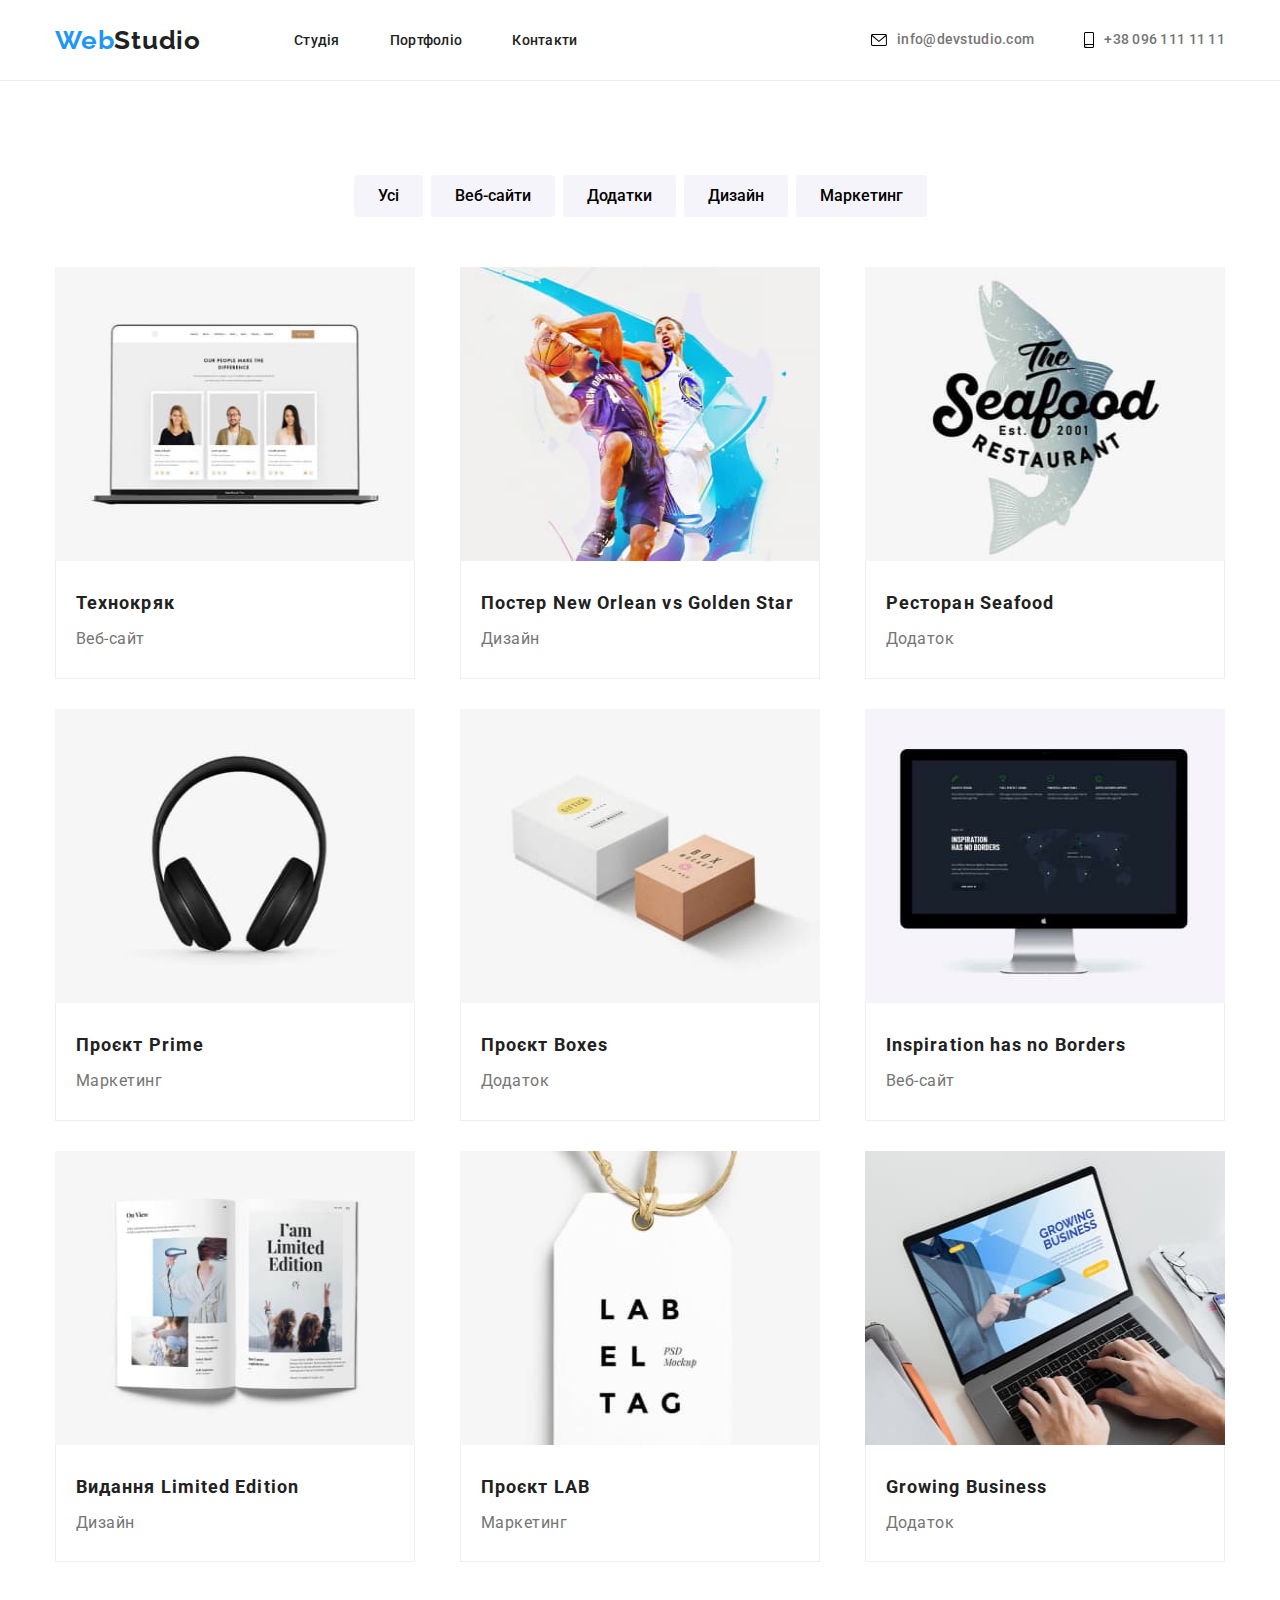
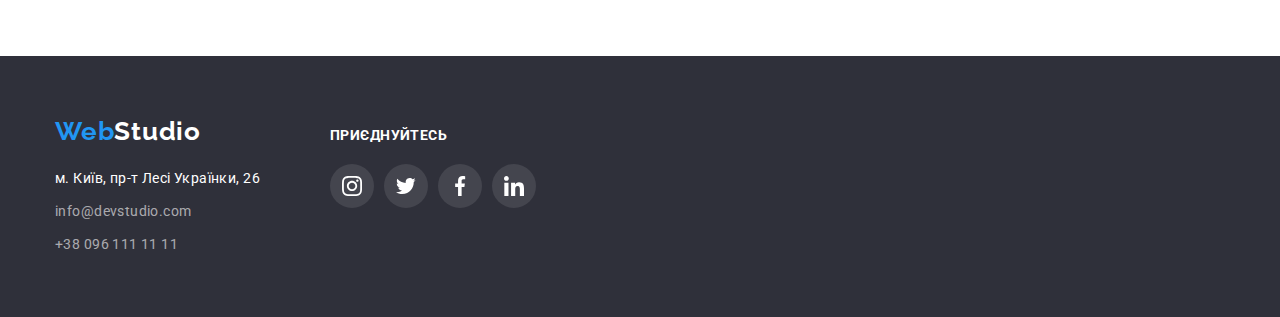
==== portfolio.html @ 471a7d5c "start" ====
<!DOCTYPE html>
<html lang="uk">

<head>
  <meta charset="UTF-8" />
  <meta http-equiv="X-UA-Compatible" content="IE=edge" />
  <meta name="viewport" content="width=device-width, initial-scale=1.0" />
  <title>Портфоліо</title>
  <link rel="preconnect" href="https://fonts.googleapis.com" />
  <link rel="preconnect" href="https://fonts.gstatic.com" crossorigin />
  <link
    href="https://fonts.googleapis.com/css2?family=Raleway:wght@400;500;700;900&family=Roboto:wght@400;500;700;900&display=swap"
    rel="stylesheet" />
  <link rel="stylesheet" href="https://cdn.jsdelivr.net/npm/modern-normalize@1.1.0/modern-normalize.min.css" />
  <link rel="stylesheet" href="css/styles.css" />
</head>

<body>
  <!--header-->
  <header class="head-sectione">
    <div class="conteiner-top main-nav">
      <a href="index.html" class="logo-top" lang="en"><span class="logo-top-color">Web</span>Studio</a>
      <nav>
        <ul class="link-focus site-nav">
          <li class="items"><a href="index.html" class="nav-link">Студія</a></li>
          <li class="items"><a href="portfolio.html" class="nav-link">Портфоліо</a></li>
          <li class="items"><a href="#" class="nav-link">Контакти</a></li>
        </ul>
      </nav>
      <ul class="link-focus auth-nav">
        <li class="items">
          <a href="mailto:info@devstudio.com" class="contact-nav">
            <svg class="nav-icones" width="16" height="12">
              <use href="./images/icons.svg#poshta"></use>
            </svg>info@devstudio.com</a>
        </li>
        <li class="items">
          <a href="tel:+380961111111" class="contact-nav">
            <svg class="nav-icones" width="10" height="16">
              <use href="./images/icons.svg#smartphone"></use>
            </svg>+38 096 111 11 11</a>
        </li>
      </ul>
    </div>
  </header>
  <main>
    </div>
    </header>
    <main>
      <!--section-1p-->
      <section class="sections">
        <div class="conteiner main-portfolio">
          <h1 class="hidden-visally">Портфоліо</h1>
          <ul class="list portfolio-button">
            <li class="items">
              <button type="button" class="button-portfolio">Усі</button>
            </li>
            <li class="items">
              <button type="button" class="button-portfolio">Веб-сайти</button>
            </li>
            <li class="items">
              <button type="button" class="button-portfolio">Додатки</button>
            </li>
            <li class="items">
              <button type="button" class="button-portfolio">Дизайн</button>
            </li>
            <li class="items">
              <button type="button" class="button-portfolio">Маркетинг</button>
            </li>
          </ul>
          <ul class="list elements-portfolio">
            <li class="items">
              <a href="images/portfolio/img1.jpg" class="decoration picture-decoration">
                <img src="images/portfolio/img1.jpg" alt="photo" width="370" height="294" class="foto" />
                <div class="conteiner-port-text">
                  <h2 class="title-portfolio">Технокряк</h2>
                  <p class="text-portfolio">Веб-сайт</p>
                </div>
              </a>
            </li>
            <li class="items">
              <a href="images/portfolio/img2.jpg" class="decoration picture-decoration">
                <img src="images/portfolio/img2.jpg" alt="photo" width="370" height="294" class="foto" />
                <div class="conteiner-port-text">
                  <h2 class="title-portfolio">
                    Постер <span lang="en">New Orlean vs Golden Star</span>
                  </h2>
                  <p class="text-portfolio">Дизайн</p>
                </div>
              </a>
            </li>
            <li class="items">
              <a href="images/portfolio/img3.jpg" class="decoration picture-decoration">
                <img src="images/portfolio/img3.jpg" alt="photo" width="370" height="294" class="foto" />
                <div class="conteiner-port-text">
                  <h2 class="title-portfolio">Ресторан <span lang="en">Seafood</span></h2>
                  <p class="text-portfolio">Додаток</p>
                </div>
              </a>
            </li>
            <li class="items">
              <a href="images/portfolio/img4.jpg" class="decoration picture-decoration">
                <img src="images/portfolio/img4.jpg" alt="photo" width="370" height="294" class="foto" />
                <div class="conteiner-port-text">
                  <h2 class="title-portfolio">Проєкт <span lang="en">Prime</span></h2>
                  <p class="text-portfolio">Маркетинг</p>
                </div>
              </a>
            </li>
            <li class="items">
              <a href="images/portfolio/img5.jpg" class="decoration picture-decoration">
                <img src="images/portfolio/img5.jpg" alt="photo" width="370" height="294" class="foto" />
                <div class="conteiner-port-text">
                  <h2 class="title-portfolio">Проєкт <span lang="en">Boxes</span></h2>
                  <p class="text-portfolio">Додаток</p>
                </div>
              </a>
            </li>
            <li class="items">
              <a href="images/portfolio/img6.jpg" class="decoration picture-decoration">
                <img src="images/portfolio/img6.jpg" alt="photo" width="370" height="294" class="foto" />
                <div class="conteiner-port-text">
                  <h2 class="title-portfolio" lang="en">Inspiration has no Borders</h2>
                  <p class="text-portfolio">Веб-сайт</p>
                </div>
              </a>
            </li>
            <li class="items">
              <a href="images/portfolio/img7.jpg" class="decoration picture-decoration">
                <img src="images/portfolio/img7.jpg" alt="photo" width="370" height="294" class="foto" />
                <div class="conteiner-port-text">
                  <h2 class="title-portfolio">Видання <span lang="en">Limited Edition</span></h2>
                  <p class="text-portfolio">Дизайн</p>
                </div>
              </a>
            </li>
            <li class="items">
              <a href="images/portfolio/img8.jpg" class="decoration picture-decoration">
                <img src="images/portfolio/img8.jpg" alt="photo" width="370" height="294" class="foto" />
                <div class="conteiner-port-text">
                  <h2 class="title-portfolio">Проєкт <span lang="en">LAB</span></h2>
                  <p class="text-portfolio">Маркетинг</p>
                </div>
              </a>
            </li>
            <li class="items">
              <a href="images/portfolio/img9.jpg" class="decoration picture-decoration">
                <img src="images/portfolio/img9.jpg" alt="photo" width="370" height="294" class="foto" />
                <div class="conteiner-port-text">
                  <h2 class="title-portfolio" lang="en">Growing Business</h2>
                  <p class="text-portfolio">Додаток</p>
                </div>
              </a>
            </li>
          </ul>
        </div>
      </section>
    </main>
    <!--Footer-->
    <footer class="footer-background">
      <div class="conteiner footer-conteiner">
        <div class="conteiner-footer">
          <a href="index.html" class="logo-footer" lang="en">Web<span class="logo-footer-color">Studio</span></a>
          <address>
            <ul class="ul-address">
              <li class="items">
                <a class="adress-link" href="https://goo.gl/maps/CPtrU1FHBa2aNyZL9" target="_blank"
                  rel="noopener noreferrer">м. Київ, пр-т Лесі Українки, 26</a>
              </li>
              <li class="items">
                <a href="mailto:info@devstudio.com" class="contact-footer">info@devstudio.com</a>
              </li>
              <li class="items">
                <a href="tel:+380961111111" class="contact-footer">+38 096 111 11 11</a>
              </li>
            </ul>
          </address>
        </div>

        <div class="sochmed-conteiner">
          <h2 class="title-footer">ПРИЄДНУЙТЕСЬ</h2>
          <ul class="list footer-sochmed">
            <li class="item">
              <a href="" class="foot-links">
                <svg class="icones" width="20" height="20">
                  <use href="./images/icons.svg#icon-instagram"></use>
                </svg>
              </a>
            </li>
            <li class="item">
              <a href="" class="foot-links">
                <svg class="icones" width="20" height="20">
                  <use href="./images/icons.svg#icon-tviter"></use>
                </svg>
              </a>
            </li>
            <li class="item">
              <a href="" class="foot-links">
                <svg class="icones" width="20" height="20">
                  <use href="./images/icons.svg#icon-facebook"></use>
                </svg>
              </a>
            </li>
            <li class="item">
              <a href="" class="foot-links">
                <svg class="icones" width="20" height="20">
                  <use href="./images/icons.svg#icon-linkedin"></use>
                </svg>
              </a>
            </li>
          </ul>
        </div>
      </div>
    </footer>
</body>

</html>
---- css/styles.css ----
html {
  box-sizing: border-box;
}

*,
*::before,
*::after {
  box-sizing: inherit;
}

img {
  display: block;
  max-width: 100%;
}

.list,
.link-focus,
.ul-address {
  list-style: none;
  padding: 0;
  margin: 0;
}

h1,
h2,
h3,
h4,
p {
  margin-top: 0;
  margin-bottom: 0;
}

ul,
ol {
  margin-top: 0;
  margin-bottom: 0;
  padding-left: 0;
}

button {
  cursor: pointer;
}

body {
  font-family: 'Raleway', sans-serif;
  font-family: 'Roboto', sans-serif;
  font-size: 16px;
  letter-spacing: 0.03em;
  color: var(--text-color-p);
  background-color: var(--body-background-color);
}

:root {
  --text-color: #212121;
  --beckground-color: #2196f3;
  --text-color-p: #757575;
  --body-background-color: #ffffff;
  --button-hover-focus: #188ce8;
  --footer-bacground-color: #2f303a;
  --teams-bacground-color: #f5f4fa;
  --border-color: #eeeeee;
  --icone-color: #afb1b8;
  --icone-bg-color: #f5f4fa;
  /* --technical-color: tomato; */
}

.sections {
  padding-top: 94px;
  padding-bottom: 94px;
}

.conteiner,
.conteiner-top {
  margin-left: auto;
  margin-right: auto;
  padding-left: 15px;
  padding-right: 15px;
  width: 1200px;
  outline: 2px solid var(--technical-color);
}

/* =========================header ==================== */
.head-sectione {
  background-color: var(--body-background-color);
  border-bottom: 1px solid;
  color: #ececec;
}

.conteiner-top {
  height: 80px;
}

.logo-top {
  font-family: 'Raleway';
  font-weight: 700;
  font-size: 26px;
  line-height: 1.19;
  letter-spacing: 0.03em;
  color: var(--text-color);
  text-decoration: none;
}

.logo-top-color {
  color: var(--beckground-color);
}

/* =========================== nav ==========================*/
.main-nav {
  display: flex;
  align-items: center;
}

.site-nav {
  display: flex;
  margin-left: 93px;
}

.site-nav .items:not(:last-child) {
  margin-right: 50px;
}

.auth-nav {
  display: flex;
  margin-left: auto;
}

.auth-nav .link {
  padding-top: 32px;
  padding-bottom: 32px;
}

.auth-nav .items:not(:first-child) {
  margin-left: 50px;
}

.link-focus a:hover {
  color: var(--beckground-color);
}

.link-focus a:focus {
  outline: none;
  color: var(--beckground-color);
}

.nav-link,
.contact-nav {
  font-weight: 500;
  font-size: 14px;
  line-height: 1.14;
  letter-spacing: 0.02em;
  text-decoration: none;
  color: var(--text-color);
}

.contact-nav {
  display: flex;
  align-items: center;
  color: var(--text-color-p);
}

.nav-icones {
  margin-right: 10px;
}

.site-nav:hover,
.site-nav:focus,
.auth-nav a:hover,
.auth-nav a:focus {
  color: var(--beckground-color);
  fill: var(--beckground-color);
}
/* ================== section_1 ==================== */
.b-section {
  padding-top: 200px;
  padding-bottom: 200px;
  background-color: var(--footer-bacground-color);
  text-align: center;
  background-image: linear-gradient(to right, rgba(47, 48, 58, 0.4), rgba(47, 48, 58, 0.4)),
    url(../images/сoworker.jpg);
  background-position: center;
  background-size: cover;
  max-width: 1600px;
  margin: 0 auto;
}

.header-text {
  font-weight: 900;
  font-size: 44px;
  line-height: 1.36;
  letter-spacing: 0.06em;
  text-transform: uppercase;
  text-decoration: none;
  color: var(--body-background-color);
  margin-top: 0px;
  margin-bottom: 30px;
}

/* =====================button Studio=====================*/
.button {
  font-family: 'Roboto';
  background: var(--beckground-color);
  box-shadow: 0px 4px 4px rgba(0, 0, 0, 0.15);
  border-radius: 4px;
  font-weight: 700;
  font-size: 16px;
  line-height: 1.87;
  display: inline-block;
  align-items: center;
  text-align: center;
  letter-spacing: 0.06em;
  color: var(--body-background-color);
  border-color: transparent;
  padding: 8px 30px;
}

.button:hover,
.button:focus {
  background-color: var(--button-hover-focus);
  box-shadow: 0px 4px 4px rgba(0, 0, 0, 0.15);
  border-radius: 4px;
}

/* ============================ cection-2================= */
.section-horizontal {
  display: flex;
  flex-wrap: wrap;
  margin: 0 0 0 -30px;
  padding: 0px;
}

.section-horizontal > .items {
  flex-basis: calc(100% / 4 - 30px);
  margin-left: 30px;
}

.title {
  font-weight: 700;
  font-size: 36px;
  line-height: 1.16;
  text-align: center;
  letter-spacing: 0.03em;
  color: var(--text-color);
  margin: 0px;
  margin-bottom: 50px;
}

.hidden-visally {
  position: fixed;
  transform: scale(0);
}

.hidden-visally .text-section-2 {
  color: var(--secondory-text-color);
  margin-top: 0;
  font-size: 14px;
  line-height: 1.7;
}

.header-text-section-2 {
  font-weight: 700;
  font-size: 14px;
  line-height: 1.14;
  letter-spacing: 0.03em;
  text-transform: uppercase;
  color: var(--text-color);
  margin-bottom: 10px;
}

.text-section-2 {
  font-size: 14px;
  line-height: 1.71;
  letter-spacing: 0.03em;
  text-decoration: none;
  color: var(--text-color-p);
  margin-top: 0;
}

.first-icones {
  height: 120px;
  margin-bottom: 30px;
  background-color: var(--icone-bg-color);
  display: flex;
  justify-content: center;
  align-items: center;
}

.icone {
  background-color: var(--icone-bg-color);
}

/* Line
.line {
  width: 1600px;
  height: 0px;
  left: 0px;
  top: 80px;
  border: 1px solid #ececec;
} */

/* ====================== section-3 ===================== */

.about {
  padding-top: 0;
}

.section-3 {
  display: flex;
}

.section-3 > .items {
  display: inline-block;
}

.section-3 .items + .items {
  margin-left: 30px;
}

/* ======================== section-4 ========================*/

.header-text-section-4,
.text-section-4 {
  font-weight: 500;
  font-size: 16px;
  line-height: 1.18;
  text-align: center;
  letter-spacing: 0.03em;
  color: var(--text-color);
  margin-top: 0;
}

.header-text-section-4 {
  margin-bottom: 10px;
}

.text-section-4 {
  font-weight: 400;
  font-size: 16px;
  color: var(--text-color-p);
}

.teams {
  background-color: var(--teams-bacground-color);
}

.section-4 {
  display: flex;
  flex-wrap: wrap;
  margin: 0 0 0 -30px;
}

.section-4 > .items {
  flex-basis: calc(100% / 4 - 30px);
  margin-left: 30px;
  background-color: var(--body-background-color);
  width: 270px;
}

.conteiner-team {
  display: block;
  padding: 30px 0;
  margin-top: 0;
  margin-bottom: 0;
  outline: 2px solid var(--technical-color);
  box-shadow: 0px 1px 3px rgba(0, 0, 0, 0.12), 0px 1px 1px rgba(0, 0, 0, 0.14),
    0px 2px 1px rgba(0, 0, 0, 0.2);
  border-radius: 0px 0px 4px 4px;
}

.team-sochmed {
  display: flex;
  flex-wrap: wrap;
  justify-content: center;
  column-gap: 10px;
  margin-top: 16px;
}

.team-sochmed .icones {
  width: 20px;
  height: 20px;
  box-sizing: border-box;
  outline: 2px solid var(--technical-color);
}

.team-links {
  display: flex;
  align-items: center;
  justify-content: space-around;
  width: 44px;
  height: 44px;
  border-radius: 50%;
  color: var(--icone-color);
  fill: currentColor;
  outline: 2px solid var(--technical-color);
}
.team-links:hover,
.team-links:focus {
  color: var(--button-hover-focus);
  background-color: var(--beckground-color);
}

.team-links:hover .icones,
.team-links:focus .icones {
  fill: var(--body-background-color);
}

/* ====================== section-5 =======================================*/

.clients {
  display: flex;
  flex-wrap: wrap;
  justify-content: center;
  column-gap: 30px;
}

.clients .item {
  flex-basis: calc((100% - 150px) / 6);
}

.clients-links {
  display: flex;
  justify-content: center;
  align-items: center;
  height: 92px;
  color: var(--icone-color);
  fill: currentColor;
  border: 1px solid var(--icone-color);
  border-radius: 4px;
  outline: 2px solid var(--technical-color);
}

.clients > .icones {
  display: flex;
  align-self: center;
  width: 170px;
  height: 92px;
}

.clients-links:hover,
.clients-links:focus {
  fill: var(--beckground-color);
  border-color: var(--beckground-color);
}

/* =======================Footer===========================================*/
.logo-footer {
  font-family: 'Raleway';
  font-weight: 700;
  font-size: 26px;
  line-height: 1.19;
  letter-spacing: 0.03em;
  text-decoration: none;
  color: var(--beckground-color);
  display: inline-block;
  margin-bottom: 20px;
}

.logo-footer-color {
  color: var(--body-background-color);
}

.footer-background {
  background: var(--footer-bacground-color);
  padding-top: 60px;
  padding-bottom: 60px;
}

.adress-link {
  font-size: 14px;
  line-height: 1.7;
  font-style: normal;
  letter-spacing: 0.03em;
  text-decoration: none;
  color: var(--body-background-color);
}

.contact-footer {
  font-size: 14px;
  line-height: 1.7;
  text-decoration: none;
  font-style: normal;
  letter-spacing: 0.03em;
  color: rgba(255, 255, 255, 0.6);
}

.ul-address > .items:not(:last-child) {
  margin-bottom: 9px;
}

.ul-address a:hover,
.ul-address a:focus {
  color: var(--beckground-color);
  outline: none;
}

.sochmed-conteiner {
  margin-left: 70px;
}

.title-footer {
  font-family: 'Roboto';
  font-style: normal;
  font-weight: 700;

  font-size: 14px;
  line-height: 1.14;
  letter-spacing: 0.03em;
  text-transform: uppercase;
  margin-top: 12px;
  margin-bottom: 20px;
  color: var(--body-background-color);
}

.sochmed-footer {
  display: flex;
  flex-wrap: wrap;
}

.sochmed-footer {
  display: flex;
  flex-wrap: wrap;
}

.footer-conteiner {
  display: flex;
}

.footer-sochmed {
  display: flex;
  flex-wrap: wrap;
}

.footer-sochmed > .item {
  display: flex;
}

.icones .conteiner-footer {
  margin-left: auto;
  margin-right: auto;
  padding-left: 15px;
  padding-right: 15px;
  margin: 0;
  outline: 2px solid var(--technical-color);
}

.foot-links .icones {
  background-repeat: no-repeat;
  background-size: 20px 20px;
  background-position: left, center -10px, center, right;
  background-origin: content-box;
  fill: #ffffff;
}

.foot-links {
  display: flex;
  align-items: center;
  justify-content: center;
  margin-right: 10px;
  width: 44px;
  height: 44px;
  border-radius: 50%;
  color: var(--body-background-color);
  fill: currentColor;
  background-color: rgba(255, 255, 255, 0.1);
}
.foot-links:hover,
.foot-links:focus {
  color: var(--body-background-color);
  background-color: var(--button-hover-focus);
}

.foot-links {
  fill: var(--body-background-color);
}

/*========================= portfoli=========================*/
.button-portfolio {
  font-family: 'Roboto';
  font-weight: 500;
  font-size: 16px;
  line-height: 1.62;
  border-radius: 4px;
  border-color: transparent;
  text-align: center;
  background: #f5f4fa;
  border-radius: 4px;
  display: inline-block;
  padding: 6px 22px;
  background-color: var(--teams-bacground-color);
}

.button-portfolio:hover,
.button-portfolio:focus {
  color: var(--body-background-color);
  background-color: var(--button-hover-focus);
  font-family: 'Roboto';
  font-weight: 500;
  font-size: 16px;
  line-height: 1.62;
  box-shadow: 0px 3px 1px rgba(0, 0, 0, 0.1), 0px 1px 2px rgba(0, 0, 0, 0.08),
    0px 2px 2px rgba(0, 0, 0, 0.12);
  border-radius: 4px;
  border-color: transparent;
}

.conteiner-port-text {
  display: block;
  padding: 24px 20px;
  margin-top: 0;
  margin-bottom: 0;
  outline: 2px solid var(--technical-color);
  border-left: 1px solid var(--border-color);
  border-bottom: 1px solid var(--border-color);
  border-right: 1px solid var(--border-color);
}

.title-portfolio {
  font-weight: 700;
  font-size: 18px;
  line-height: 2;
  letter-spacing: 0.06em;
  color: var(--text-color);
  margin-top: 0px;
  margin-bottom: 4px;
}

.text-portfolio {
  font-size: 16px;
  line-height: 1.8;
  color: var(--text-color-p);
  letter-spacing: 0.03em;
  margin: 0px;
}

.main-portfolio .portfolio-button {
  display: flex;
  justify-content: center;
  margin-bottom: 50px;
}

.portfolio-button {
  display: flex;
}

.decoration {
  text-decoration: none;
}

.picture-decoration:hover,
.picture-decoration:focus {
  display: block;
  box-shadow: 0px 1px 1px rgba(0, 0, 0, 0.12), 0px 4px 4px rgba(0, 0, 0, 0.06),
    1px 4px 6px rgba(0, 0, 0, 0.16);
}

.portfolio-button > .items {
  display: inline-block;
}

.portfolio-button .items + .items {
  margin-left: 8px;
}

.elements-portfolio {
  display: flex;
  flex-wrap: wrap;
  justify-content: space-between;
}

.elements-portfolio > .items {
  flex-basis: calc(100% / 3 - 30px);
}

.elements-portfolio > .items:not(:nth-child(-n + 3)) {
  margin-top: 30px;
}
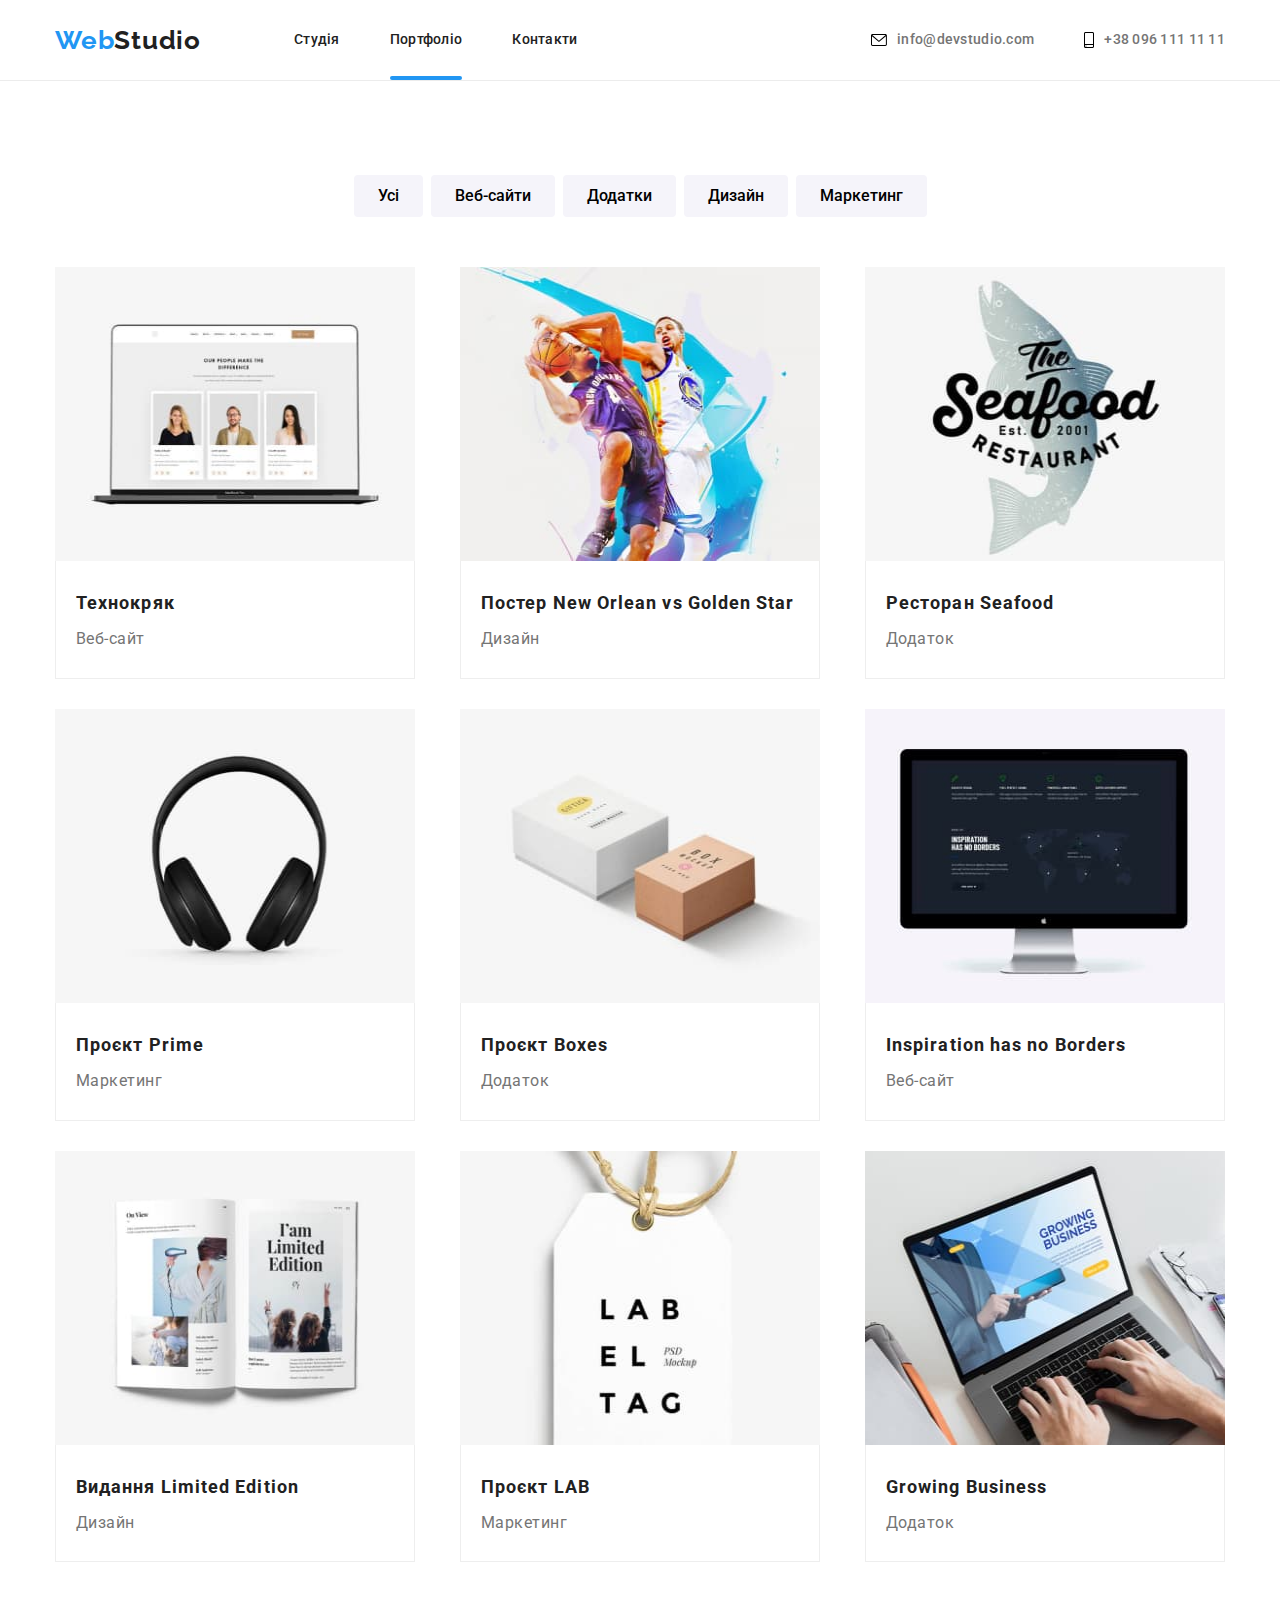
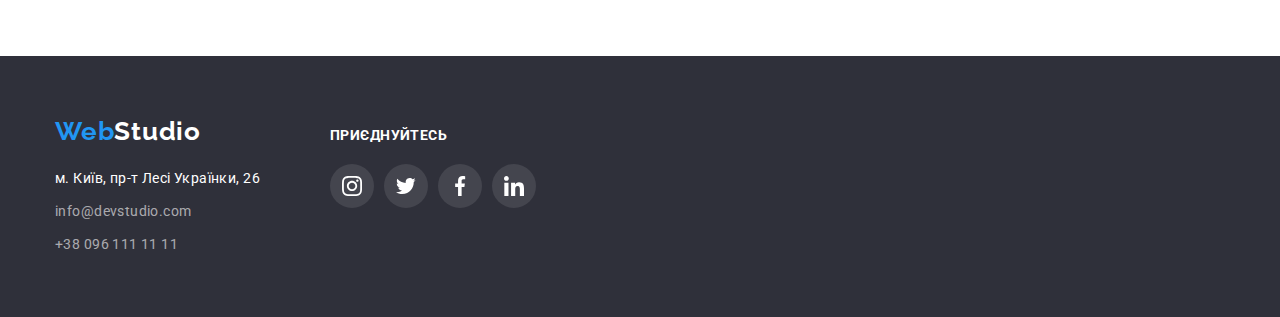
==== commit d9ef9138: "close" ====
--- a/portfolio.html
+++ b/portfolio.html
@@ -23,7 +23,7 @@
       <nav>
         <ul class="link-focus site-nav">
           <li class="items"><a href="index.html" class="nav-link">Студія</a></li>
-          <li class="items"><a href="portfolio.html" class="nav-link">Портфоліо</a></li>
+          <li class="items"><a href="portfolio.html" class="nav-link emphasize">Портфоліо</a></li>
           <li class="items"><a href="#" class="nav-link">Контакти</a></li>
         </ul>
       </nav>
@@ -71,7 +71,17 @@
           <ul class="list elements-portfolio">
             <li class="items">
               <a href="images/portfolio/img1.jpg" class="decoration picture-decoration">
-                <img src="images/portfolio/img1.jpg" alt="photo" width="370" height="294" class="foto" />
+                <div class="port-discript">
+                  <img src="images/portfolio/img1.jpg" alt="photo" width="370" height="294" class="foto" />
+                  <div class="port-paragraph">
+                    <p class="port-curd-discript">
+                      Ресурс пропонує комплексні пропозиції з різним рівнем
+                      функціоналу та сервісів. Все це дозволить відвідувачу
+                      отримати вичерпні відомості про компанію чи приватну
+                      особу.
+                    </p>
+                  </div>
+                </div>
                 <div class="conteiner-port-text">
                   <h2 class="title-portfolio">Технокряк</h2>
                   <p class="text-portfolio">Веб-сайт</p>
@@ -80,7 +90,17 @@
             </li>
             <li class="items">
               <a href="images/portfolio/img2.jpg" class="decoration picture-decoration">
+                <div class="port-discript">
                 <img src="images/portfolio/img2.jpg" alt="photo" width="370" height="294" class="foto" />
+                <div class="port-paragraph">
+                  <p class="port-curd-discript">
+                    Ресурс пропонує комплексні пропозиції з різним рівнем
+                    функціоналу та сервісів. Все це дозволить відвідувачу
+                    отримати вичерпні відомості про компанію чи приватну
+                    особу.
+                  </p>
+                </div>
+                </div>
                 <div class="conteiner-port-text">
                   <h2 class="title-portfolio">
                     Постер <span lang="en">New Orlean vs Golden Star</span>
@@ -91,7 +111,16 @@
             </li>
             <li class="items">
               <a href="images/portfolio/img3.jpg" class="decoration picture-decoration">
+                <div class="port-discript">
                 <img src="images/portfolio/img3.jpg" alt="photo" width="370" height="294" class="foto" />
+                <div class="port-paragraph">
+                  <p class="port-curd-discript">
+                    Ресурс пропонує комплексні пропозиції з різним рівнем
+                    функціоналу та сервісів. Все це дозволить відвідувачу
+                    отримати вичерпні відомості про компанію чи приватну
+                    особу.
+                  </p>
+                </div></div>
                 <div class="conteiner-port-text">
                   <h2 class="title-portfolio">Ресторан <span lang="en">Seafood</span></h2>
                   <p class="text-portfolio">Додаток</p>
@@ -100,7 +129,16 @@
             </li>
             <li class="items">
               <a href="images/portfolio/img4.jpg" class="decoration picture-decoration">
+                <div class="port-discript">
                 <img src="images/portfolio/img4.jpg" alt="photo" width="370" height="294" class="foto" />
+                <div class="port-paragraph">
+                  <p class="port-curd-discript">
+                    Ресурс пропонує комплексні пропозиції з різним рівнем
+                    функціоналу та сервісів. Все це дозволить відвідувачу
+                    отримати вичерпні відомості про компанію чи приватну
+                    особу.
+                  </p>
+                </div></div>
                 <div class="conteiner-port-text">
                   <h2 class="title-portfolio">Проєкт <span lang="en">Prime</span></h2>
                   <p class="text-portfolio">Маркетинг</p>
@@ -109,7 +147,16 @@
             </li>
             <li class="items">
               <a href="images/portfolio/img5.jpg" class="decoration picture-decoration">
+                <div class="port-discript">
                 <img src="images/portfolio/img5.jpg" alt="photo" width="370" height="294" class="foto" />
+                <div class="port-paragraph">
+                  <p class="port-curd-discript">
+                    Ресурс пропонує комплексні пропозиції з різним рівнем
+                    функціоналу та сервісів. Все це дозволить відвідувачу
+                    отримати вичерпні відомості про компанію чи приватну
+                    особу.
+                  </p>
+                </div></div>
                 <div class="conteiner-port-text">
                   <h2 class="title-portfolio">Проєкт <span lang="en">Boxes</span></h2>
                   <p class="text-portfolio">Додаток</p>
@@ -118,7 +165,16 @@
             </li>
             <li class="items">
               <a href="images/portfolio/img6.jpg" class="decoration picture-decoration">
+                <div class="port-discript">
                 <img src="images/portfolio/img6.jpg" alt="photo" width="370" height="294" class="foto" />
+                <div class="port-paragraph">
+                  <p class="port-curd-discript">
+                    Ресурс пропонує комплексні пропозиції з різним рівнем
+                    функціоналу та сервісів. Все це дозволить відвідувачу
+                    отримати вичерпні відомості про компанію чи приватну
+                    особу.
+                  </p>
+                </div></div>
                 <div class="conteiner-port-text">
                   <h2 class="title-portfolio" lang="en">Inspiration has no Borders</h2>
                   <p class="text-portfolio">Веб-сайт</p>
@@ -127,7 +183,16 @@
             </li>
             <li class="items">
               <a href="images/portfolio/img7.jpg" class="decoration picture-decoration">
+                <div class="port-discript">
                 <img src="images/portfolio/img7.jpg" alt="photo" width="370" height="294" class="foto" />
+                <div class="port-paragraph">
+                  <p class="port-curd-discript">
+                    Ресурс пропонує комплексні пропозиції з різним рівнем
+                    функціоналу та сервісів. Все це дозволить відвідувачу
+                    отримати вичерпні відомості про компанію чи приватну
+                    особу.
+                  </p>
+                </div></div>
                 <div class="conteiner-port-text">
                   <h2 class="title-portfolio">Видання <span lang="en">Limited Edition</span></h2>
                   <p class="text-portfolio">Дизайн</p>
@@ -136,7 +201,16 @@
             </li>
             <li class="items">
               <a href="images/portfolio/img8.jpg" class="decoration picture-decoration">
+                <div class="port-discript">
                 <img src="images/portfolio/img8.jpg" alt="photo" width="370" height="294" class="foto" />
+                <div class="port-paragraph">
+                  <p class="port-curd-discript">
+                    Ресурс пропонує комплексні пропозиції з різним рівнем
+                    функціоналу та сервісів. Все це дозволить відвідувачу
+                    отримати вичерпні відомості про компанію чи приватну
+                    особу.
+                  </p>
+                </div></div>
                 <div class="conteiner-port-text">
                   <h2 class="title-portfolio">Проєкт <span lang="en">LAB</span></h2>
                   <p class="text-portfolio">Маркетинг</p>
@@ -145,7 +219,16 @@
             </li>
             <li class="items">
               <a href="images/portfolio/img9.jpg" class="decoration picture-decoration">
+                <div class="port-discript">
                 <img src="images/portfolio/img9.jpg" alt="photo" width="370" height="294" class="foto" />
+                <div class="port-paragraph">
+                  <p class="port-curd-discript">
+                    Ресурс пропонує комплексні пропозиції з різним рівнем
+                    функціоналу та сервісів. Все це дозволить відвідувачу
+                    отримати вичерпні відомості про компанію чи приватну
+                    особу.
+                  </p>
+                </div></div>
                 <div class="conteiner-port-text">
                   <h2 class="title-portfolio" lang="en">Growing Business</h2>
                   <p class="text-portfolio">Додаток</p>
--- a/css/styles.css
+++ b/css/styles.css
@@ -61,6 +61,7 @@
   --border-color: #eeeeee;
   --icone-color: #afb1b8;
   --icone-bg-color: #f5f4fa;
+  --timing-functione: cubic-bezier(0.4, 0, 0.2, 1);
   /* --technical-color: tomato; */
 }
 
@@ -124,7 +125,7 @@
   margin-left: auto;
 }
 
-.auth-nav .link {
+.auth-nav {
   padding-top: 32px;
   padding-bottom: 32px;
 }
@@ -133,13 +134,11 @@
   margin-left: 50px;
 }
 
-.link-focus a:hover {
+.link-focus a:hover,
+.link-focus a:focus {
   color: var(--beckground-color);
-}
-
-.link-focus a:focus {
   outline: none;
-  color: var(--beckground-color);
+  transition: box-shadow 250ms var(--timing-functione);
 }
 
 .nav-link,
@@ -150,6 +149,11 @@
   letter-spacing: 0.02em;
   text-decoration: none;
   color: var(--text-color);
+
+  position: relative;
+  display: block;
+  padding-top: 32px;
+  padding-bottom: 32px;
 }
 
 .contact-nav {
@@ -168,7 +172,40 @@
 .auth-nav a:focus {
   color: var(--beckground-color);
   fill: var(--beckground-color);
-}
+  transition: box-shadow 250ms var(--timing-functione);
+}
+.site-nav .nav-link::after {
+  position: absolute;
+  left: 0;
+  bottom: 0;
+  content: '';
+  display: block;
+
+  width: 100%;
+  height: 4px;
+  border-radius: 2px;
+  background-color: var(--beckground-color);
+  opacity: 0;
+  transition: opacity 250ms var(--timing-functione);
+}
+.site-nav .nav-link:hover::after {
+  opacity: 1;
+}
+.site-nav .emphasize::after {
+  position: absolute;
+  left: 0;
+  bottom: 0;
+  content: '';
+  display: block;
+
+  width: 100%;
+  height: 4px;
+  border-radius: 2px;
+  background-color: var(--beckground-color);
+  opacity: 0;
+  opacity: 1;
+}
+
 /* ================== section_1 ==================== */
 .b-section {
   padding-top: 200px;
@@ -218,6 +255,63 @@
   background-color: var(--button-hover-focus);
   box-shadow: 0px 4px 4px rgba(0, 0, 0, 0.15);
   border-radius: 4px;
+  transition: transform 250ms var(--timing-functione);
+}
+.backdrop {
+  position: fixed;
+  top: 0;
+  left: 0;
+  width: 100%;
+  height: 100%;
+  background-color: rgba(0, 0, 0, 0.2);
+  opacity: 1;
+  transition: opacity 250ms var(--timing-functione);
+}
+
+.backdrop.is-hidden.modal {
+  transform: translate(-50%, -50%) scale(0.9);
+}
+
+.backdrop.is-hidden {
+  opacity: 0;
+  pointer-events: none;
+}
+
+.modal {
+  position: absolute;
+  top: 50%;
+  left: 50%;
+  width: 528px;
+  height: 581px;
+  padding: 30px;
+  background-color: #fff;
+  transform: translate(-50%, -50%) scale(1);
+  transition: transform 250ms var(--timing-functione);
+}
+
+/* .about-discript .close-button {
+  position: absolute;
+padding-top: 8px;
+
+} */
+
+.close-button,  .close-img {
+margin-top:  8px;
+margin-right: 8px;
+  width: 30px;
+  height: 30px;
+  border-radius: 50%;
+  cursor: pointer;
+    position: absolute;
+      top: 0;
+      right: 0;
+  background-color: var (var(--body-background-color));
+  display: flex;
+  align-items: center;
+  justify-content: center;
+  background-color: #fff;
+  border: 1px solid rgba(0, 0, 0, 0.1);
+
 }
 
 /* ============================ cection-2================= */
@@ -313,6 +407,37 @@
 
 .section-3 .items + .items {
   margin-left: 30px;
+}
+
+.about-discript {
+  position: absolute;
+  margin: 0;
+  bottom: 0;
+  width: 100%;
+  height: 70px;
+  display: flex;
+  align-items: center;
+  justify-content: center;
+  font-weight: 700;
+  font-size: 14px;
+  line-height: 1.14;
+  color: var(--body-background-color);
+  text-transform: uppercase;
+}
+.section-3 .items {
+  position: relative;
+  display: inline-block;
+}
+
+.section-3 .items::before {
+  display: inline-block;
+  position: absolute;
+  content: '';
+  width: 100%;
+  height: 25%;
+  bottom: 0;
+  left: 0;
+  background-color: rgba(47, 48, 58, 0.8);
 }
 
 /* ======================== section-4 ========================*/
@@ -396,11 +521,13 @@
 .team-links:focus {
   color: var(--button-hover-focus);
   background-color: var(--beckground-color);
+  transition: transform 250ms var(--timing-functione);
 }
 
 .team-links:hover .icones,
 .team-links:focus .icones {
   fill: var(--body-background-color);
+  transition: transform 250ms var(--timing-functione);
 }
 
 /* ====================== section-5 =======================================*/
@@ -439,6 +566,7 @@
 .clients-links:focus {
   fill: var(--beckground-color);
   border-color: var(--beckground-color);
+  transition: transform 250ms var(--timing-functione);
 }
 
 /* =======================Footer===========================================*/
@@ -490,6 +618,7 @@
 .ul-address a:focus {
   color: var(--beckground-color);
   outline: none;
+  transition: transform 250ms var(--timing-functione);
 }
 
 .sochmed-conteiner {
@@ -500,7 +629,6 @@
   font-family: 'Roboto';
   font-style: normal;
   font-weight: 700;
-
   font-size: 14px;
   line-height: 1.14;
   letter-spacing: 0.03em;
@@ -566,6 +694,7 @@
 .foot-links:focus {
   color: var(--body-background-color);
   background-color: var(--button-hover-focus);
+  transition: transform 250ms var(--timing-functione);
 }
 
 .foot-links {
@@ -600,6 +729,7 @@
     0px 2px 2px rgba(0, 0, 0, 0.12);
   border-radius: 4px;
   border-color: transparent;
+  transition: transform 250ms var(--timing-functione);
 }
 
 .conteiner-port-text {
@@ -650,6 +780,7 @@
   display: block;
   box-shadow: 0px 1px 1px rgba(0, 0, 0, 0.12), 0px 4px 4px rgba(0, 0, 0, 0.06),
     1px 4px 6px rgba(0, 0, 0, 0.16);
+  transition: transform 250ms var(--timing-functione);
 }
 
 .portfolio-button > .items {
@@ -673,3 +804,37 @@
 .elements-portfolio > .items:not(:nth-child(-n + 3)) {
   margin-top: 30px;
 }
+.port-discript {
+  position: relative;
+  overflow: hidden;
+}
+
+.port-curd-discript {
+  margin: 0;
+  color: var(--body-background-color);
+  font-weight: 400;
+  font-size: 18px;
+  line-height: 28px;
+}
+
+.port-paragraph {
+  display: flex;
+  align-items: center;
+  justify-content: center;
+  position: absolute;
+  top: 0;
+  left: 0;
+  background-color: rgba(33, 150, 243, 0.9);
+  padding: 0 24px;
+  height: 100%;
+  width: 100%;
+
+  transform: translateY(101%);
+}
+
+.picture-decoration:hover .port-paragraph,
+.picture-decoration:focus .port-paragraph {
+  transform: translateY(0);
+  opacity: 1;
+  transition: transform 250ms var(--timing-functione);
+}
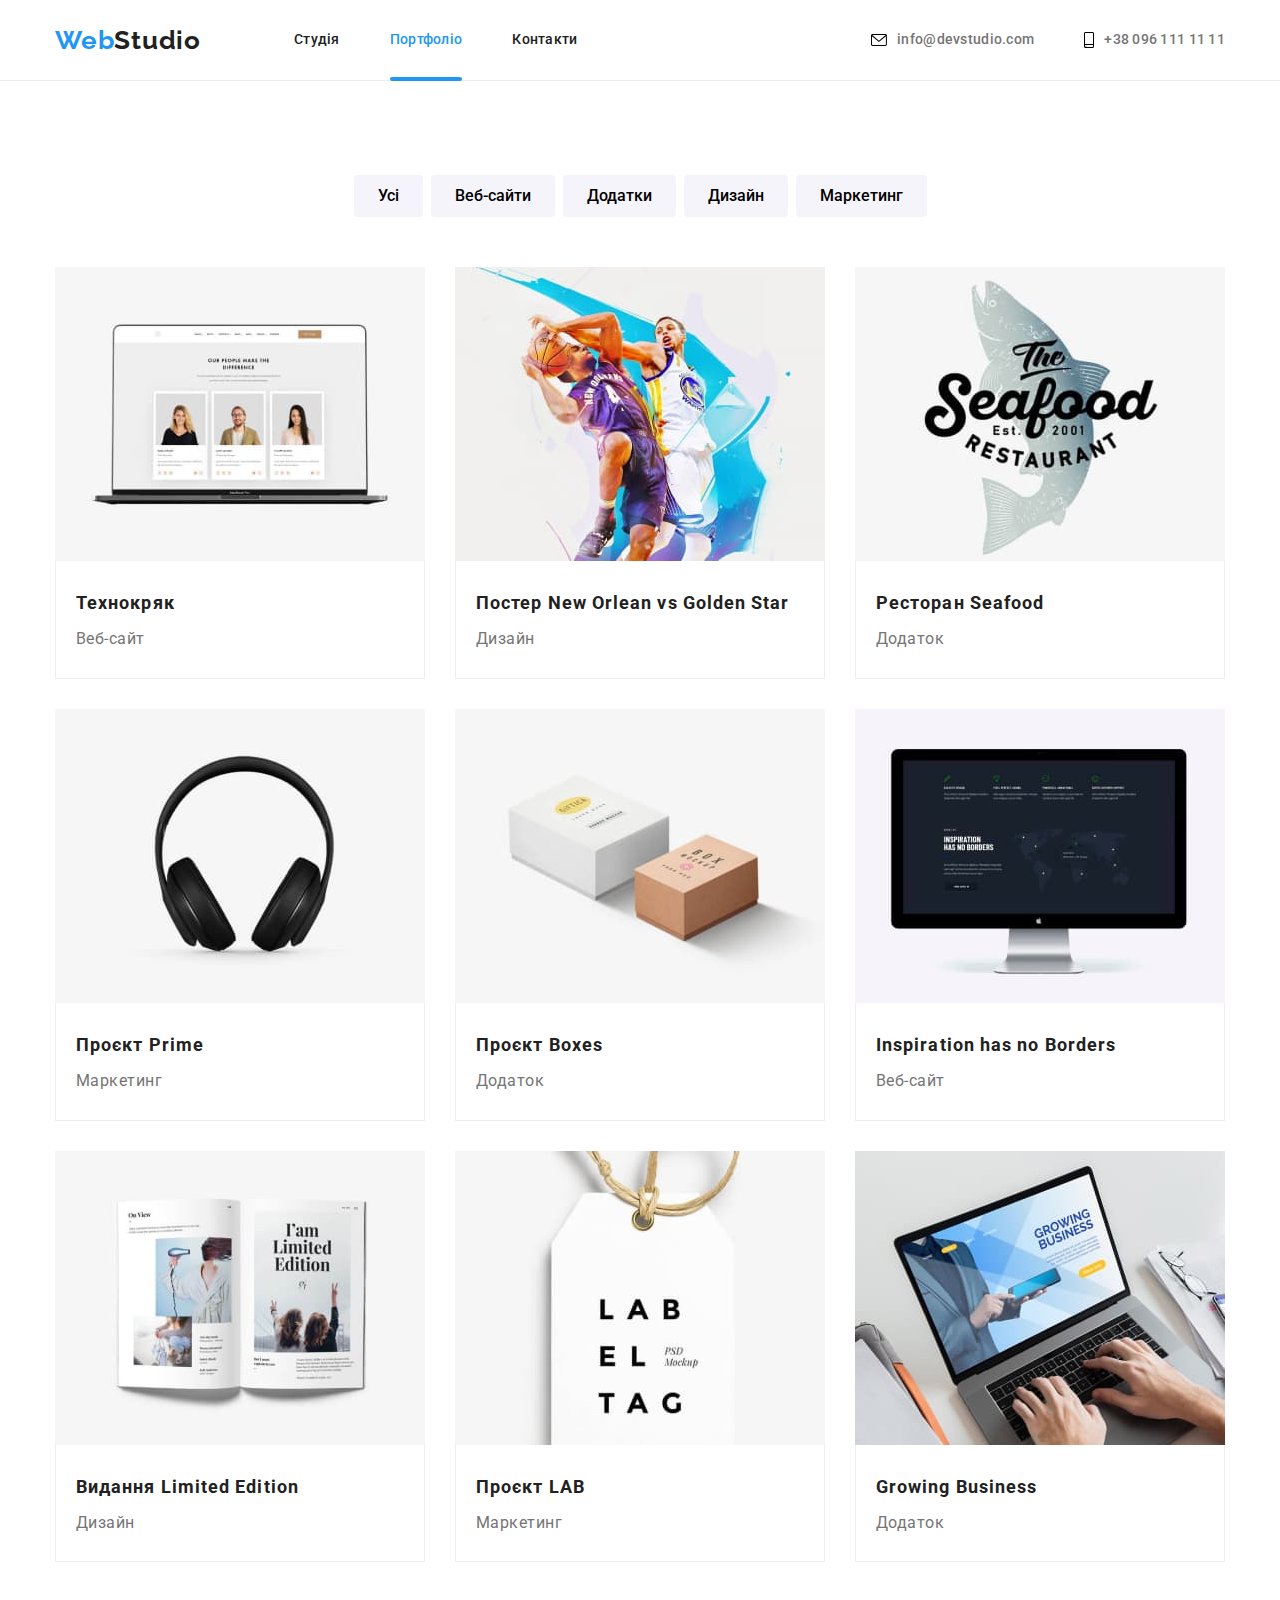
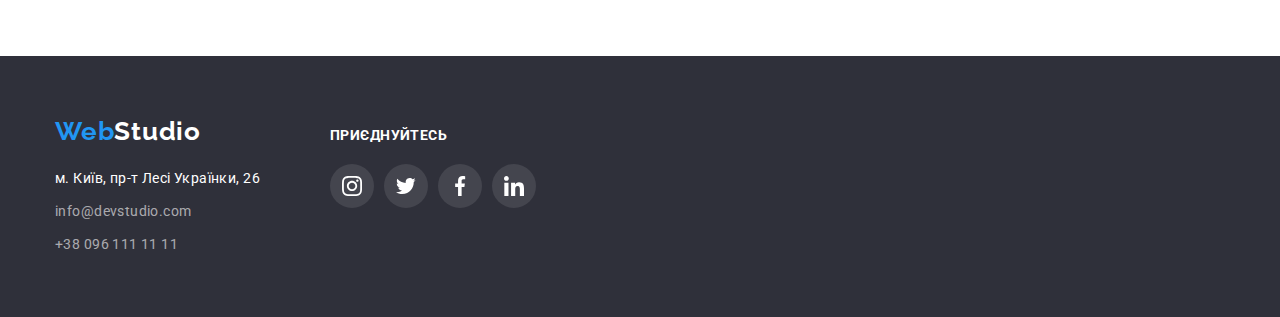
==== commit f32d138c: "Доработка nav" ====
--- a/portfolio.html
+++ b/portfolio.html
@@ -23,7 +23,7 @@
       <nav>
         <ul class="link-focus site-nav">
           <li class="items"><a href="index.html" class="nav-link">Студія</a></li>
-          <li class="items"><a href="portfolio.html" class="nav-link emphasize">Портфоліо</a></li>
+          <li class="items"><a href="portfolio.html" class="nav-link active">Портфоліо</a></li>
           <li class="items"><a href="#" class="nav-link">Контакти</a></li>
         </ul>
       </nav>
--- a/css/styles.css
+++ b/css/styles.css
@@ -114,6 +114,7 @@
 .site-nav {
   display: flex;
   margin-left: 93px;
+  transition: color 250ms var(--timing-functione), fill 250ms var(--timing-functione);
 }
 
 .site-nav .items:not(:last-child) {
@@ -132,13 +133,16 @@
 
 .auth-nav .items:not(:first-child) {
   margin-left: 50px;
+}
+
+.link-focus a {
+  transition: color 250ms var(--timing-functione), fill 250ms var(--timing-functione);
 }
 
 .link-focus a:hover,
 .link-focus a:focus {
   color: var(--beckground-color);
   outline: none;
-  transition: box-shadow 250ms var(--timing-functione);
 }
 
 .nav-link,
@@ -149,7 +153,6 @@
   letter-spacing: 0.02em;
   text-decoration: none;
   color: var(--text-color);
-
   position: relative;
   display: block;
   padding-top: 32px;
@@ -172,7 +175,6 @@
 .auth-nav a:focus {
   color: var(--beckground-color);
   fill: var(--beckground-color);
-  transition: box-shadow 250ms var(--timing-functione);
 }
 .site-nav .nav-link::after {
   position: absolute;
@@ -180,29 +182,22 @@
   bottom: 0;
   content: '';
   display: block;
-
   width: 100%;
   height: 4px;
   border-radius: 2px;
   background-color: var(--beckground-color);
   opacity: 0;
+  margin-bottom: -1px;
   transition: opacity 250ms var(--timing-functione);
 }
+.active {
+color: var(--beckground-color);
+}
+
 .site-nav .nav-link:hover::after {
   opacity: 1;
 }
-.site-nav .emphasize::after {
-  position: absolute;
-  left: 0;
-  bottom: 0;
-  content: '';
-  display: block;
-
-  width: 100%;
-  height: 4px;
-  border-radius: 2px;
-  background-color: var(--beckground-color);
-  opacity: 0;
+.site-nav .active::after {
   opacity: 1;
 }
 
@@ -248,6 +243,8 @@
   color: var(--body-background-color);
   border-color: transparent;
   padding: 8px 30px;
+  transition: background-color 250ms var(--timing-functione),
+    box-shadow 250ms var(--timing-functione), border-radius 250ms var(--timing-functione);
 }
 
 .button:hover,
@@ -255,14 +252,15 @@
   background-color: var(--button-hover-focus);
   box-shadow: 0px 4px 4px rgba(0, 0, 0, 0.15);
   border-radius: 4px;
-  transition: transform 250ms var(--timing-functione);
-}
+}
+
 .backdrop {
   position: fixed;
   top: 0;
   left: 0;
   width: 100%;
   height: 100%;
+  z-index: 2;
   background-color: rgba(0, 0, 0, 0.2);
   opacity: 1;
   transition: opacity 250ms var(--timing-functione);
@@ -284,36 +282,35 @@
   width: 528px;
   height: 581px;
   padding: 30px;
-  background-color: #fff;
+  background-color: var(--body-background-color);
   transform: translate(-50%, -50%) scale(1);
   transition: transform 250ms var(--timing-functione);
 }
 
-/* .about-discript .close-button {
+.close-button {
   position: absolute;
-padding-top: 8px;
-
-} */
-
-.close-button,  .close-img {
-margin-top:  8px;
-margin-right: 8px;
+  top: 0;
+  right: 0;
+  margin-top: 8px;
+  margin-right: 8px;
   width: 30px;
   height: 30px;
   border-radius: 50%;
   cursor: pointer;
-    position: absolute;
-      top: 0;
-      right: 0;
-  background-color: var (var(--body-background-color));
   display: flex;
   align-items: center;
   justify-content: center;
-  background-color: #fff;
+  background-color: var(--body-background-color);
   border: 1px solid rgba(0, 0, 0, 0.1);
-
-}
-
+  transition: transform 250ms var(--timing-functione);
+}
+
+.close-img {
+  background-color: var(--body-background-color);
+}
+.text-backdrop {
+  margin-top: 50%;
+}
 /* ============================ cection-2================= */
 .section-horizontal {
   display: flex;
@@ -393,7 +390,7 @@
 
 /* ====================== section-3 ===================== */
 
-.about {
+.section.about {
   padding-top: 0;
 }
 
@@ -424,6 +421,7 @@
   color: var(--body-background-color);
   text-transform: uppercase;
 }
+
 .section-3 .items {
   position: relative;
   display: inline-block;
@@ -504,6 +502,7 @@
   height: 20px;
   box-sizing: border-box;
   outline: 2px solid var(--technical-color);
+  transition: background-color 250ms var(--timing-functione), fill 250ms var(--timing-functione);
 }
 
 .team-links {
@@ -516,18 +515,16 @@
   color: var(--icone-color);
   fill: currentColor;
   outline: 2px solid var(--technical-color);
+  transition:  background-color 250ms var(--timing-functione), fill 250ms var(--timing-functione);
 }
 .team-links:hover,
 .team-links:focus {
-  color: var(--button-hover-focus);
-  background-color: var(--beckground-color);
-  transition: transform 250ms var(--timing-functione);
+   background-color: var(--beckground-color);
 }
 
 .team-links:hover .icones,
 .team-links:focus .icones {
   fill: var(--body-background-color);
-  transition: transform 250ms var(--timing-functione);
 }
 
 /* ====================== section-5 =======================================*/
@@ -553,6 +550,7 @@
   border: 1px solid var(--icone-color);
   border-radius: 4px;
   outline: 2px solid var(--technical-color);
+  transition: fill 250ms var(--timing-functione), border-color 250ms var(--timing-functione);
 }
 
 .clients > .icones {
@@ -566,7 +564,6 @@
 .clients-links:focus {
   fill: var(--beckground-color);
   border-color: var(--beckground-color);
-  transition: transform 250ms var(--timing-functione);
 }
 
 /* =======================Footer===========================================*/
@@ -613,12 +610,13 @@
 .ul-address > .items:not(:last-child) {
   margin-bottom: 9px;
 }
-
+.ul-address a {
+  transition: color 250ms var(--timing-functione);
+}
 .ul-address a:hover,
 .ul-address a:focus {
   color: var(--beckground-color);
   outline: none;
-  transition: transform 250ms var(--timing-functione);
 }
 
 .sochmed-conteiner {
@@ -689,12 +687,12 @@
   color: var(--body-background-color);
   fill: currentColor;
   background-color: rgba(255, 255, 255, 0.1);
+  transition: color 250ms var(--timing-functione), background-color 250ms var(--timing-functione);
 }
 .foot-links:hover,
 .foot-links:focus {
   color: var(--body-background-color);
   background-color: var(--button-hover-focus);
-  transition: transform 250ms var(--timing-functione);
 }
 
 .foot-links {
@@ -715,21 +713,15 @@
   display: inline-block;
   padding: 6px 22px;
   background-color: var(--teams-bacground-color);
+  transition: color 250ms var(--timing-functione), background-color 250ms var(--timing-functione), box-shadow 250ms var(--timing-functione);
 }
 
 .button-portfolio:hover,
 .button-portfolio:focus {
   color: var(--body-background-color);
   background-color: var(--button-hover-focus);
-  font-family: 'Roboto';
-  font-weight: 500;
-  font-size: 16px;
-  line-height: 1.62;
   box-shadow: 0px 3px 1px rgba(0, 0, 0, 0.1), 0px 1px 2px rgba(0, 0, 0, 0.08),
     0px 2px 2px rgba(0, 0, 0, 0.12);
-  border-radius: 4px;
-  border-color: transparent;
-  transition: transform 250ms var(--timing-functione);
 }
 
 .conteiner-port-text {
@@ -774,13 +766,14 @@
 .decoration {
   text-decoration: none;
 }
-
+.picture-decoration {
+  transition: box-shadow 250ms var(--timing-functione);
+}
 .picture-decoration:hover,
 .picture-decoration:focus {
   display: block;
   box-shadow: 0px 1px 1px rgba(0, 0, 0, 0.12), 0px 4px 4px rgba(0, 0, 0, 0.06),
     1px 4px 6px rgba(0, 0, 0, 0.16);
-  transition: transform 250ms var(--timing-functione);
 }
 
 .portfolio-button > .items {
@@ -795,14 +788,17 @@
   display: flex;
   flex-wrap: wrap;
   justify-content: space-between;
+  margin-left: -30px;
 }
 
 .elements-portfolio > .items {
   flex-basis: calc(100% / 3 - 30px);
+  margin-left: 30px;
 }
 
 .elements-portfolio > .items:not(:nth-child(-n + 3)) {
   margin-top: 30px;
+  
 }
 .port-discript {
   position: relative;
@@ -828,7 +824,7 @@
   padding: 0 24px;
   height: 100%;
   width: 100%;
-
+  transition: transform 250ms var(--timing-functione);
   transform: translateY(101%);
 }
 
@@ -836,5 +832,4 @@
 .picture-decoration:focus .port-paragraph {
   transform: translateY(0);
   opacity: 1;
-  transition: transform 250ms var(--timing-functione);
-}
+}
